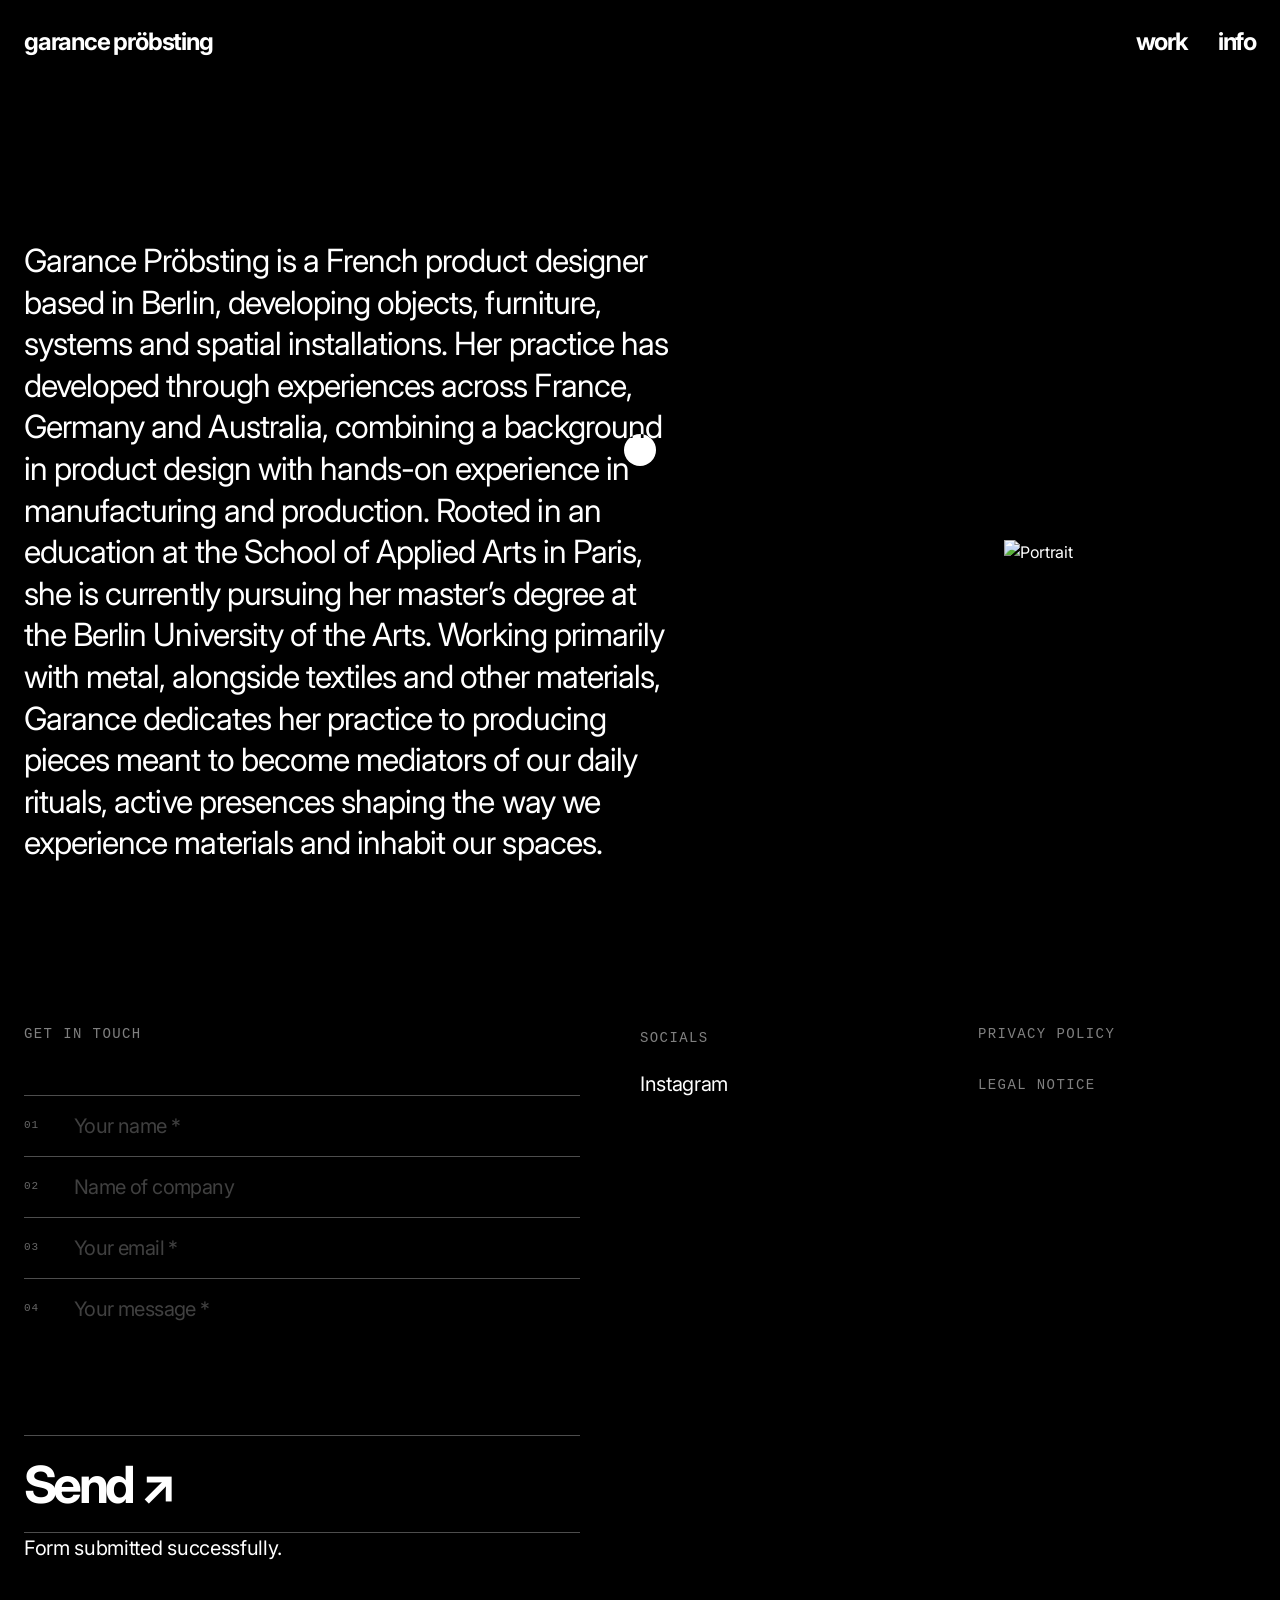
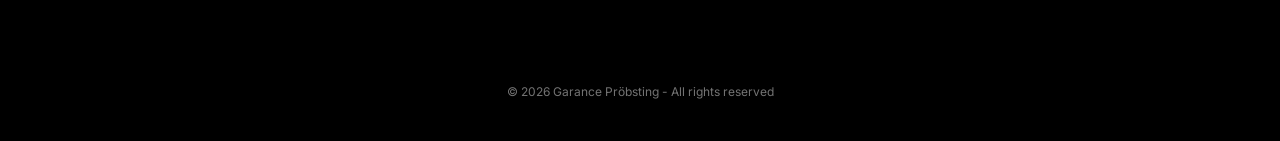
==== info.html @ 4c3d7f9a "Update info.html" ====
<!doctype html>
<html lang="fr">

<head>
  <meta charset="utf-8" />
  <meta name="viewport" content="width=device-width, initial-scale=1" />

  <title>Garance Pröbsting — Info</title>

  <meta
    name="description"
    content="Garance Pröbsting is a French product designer based in Berlin."
  />

  <link rel="preconnect" href="https://fonts.googleapis.com" />
  <link rel="preconnect" href="https://fonts.gstatic.com" crossorigin />

  <link
    rel="stylesheet"
    href="https://fonts.googleapis.com/css2?family=Inter:wght@400;500;700;900&display=swap"
  />

  <link rel="stylesheet" href="styles.css" />
</head>


<body class="info-page">

  <!-- Curseur -->
  <div class="cursor" id="cursor" aria-hidden="true"></div>


  <!-- Header -->
  <header class="site-header">

    <a href="index.html" class="logo">
      garance pröbsting
    </a>

    <nav class="site-nav">
      <a href="index.html#work">Work</a>
      <a href="info.html">Info</a>
    </nav>

  </header>


  <main class="info-content">

    <!-- INTRO -->
    <section class="info-intro">

      <div class="info-layout">

        <div class="info-text">
          <p>
            Garance Pröbsting is a French product designer based in Berlin, developing objects, furniture, systems and spatial installations. Her practice has developed through experiences across France, Germany and Australia, combining a background in product design with hands-on experience in manufacturing and production. Rooted in an education at the School of Applied Arts in Paris, she is currently pursuing her master’s degree at the Berlin University of the Arts. 

Working primarily with metal, alongside textiles and other materials, Garance dedicates her practice to producing pieces meant to become mediators of our daily rituals, active presences shaping the way we experience materials and inhabit our spaces. 

          </p>
        </div>

        <img
          src="images/portrait.png"
          alt="Portrait"
          class="portrait"
        >

      </div>

    </section>


    <!-- CONTACT / SOCIALS / LEGAL -->
    <section class="info-details">


      <!-- COLUMN 1 — CONTACT -->
      <div class="contact-form">

        <span class="meta">Get in touch</span>

        <form
          action="https://api.web3forms.com/submit"
          method="POST"
        >

          <input
            type="hidden"
            name="access_key"
            value="515fdab9-aaa5-4c83-a953-8181f0a8591f"
          >

          <input
            type="hidden"
            name="subject"
            value="New message from garanceprobsting.com"
          >

          <div class="form-field">

           <label for="name">01</label>
  <input
    type="text"
    id="name"
    name="name"
    placeholder="Your name *"
    required
  >
</div>

<div class="form-field">
  <label for="company">02</label>
  <input
    type="text"
    id="company"
    name="company"
    placeholder="Name of company"
  >
</div>

<div class="form-field">
  <label for="email">03</label>
  <input
    type="email"
    id="email"
    name="email"
    placeholder="Your email *"
    required
  >
</div>

<div class="form-field">
  <label for="message">04</label>
  <textarea
    id="message"
    name="message"
    placeholder="Your message *"
    required
  ></textarea>
</div>


          <button type="submit">
            Send ↗
          </button>

        </form>
<p class="form-success" id="form-success">
  Form submitted successfully.
</p>
      </div>


      <!-- COLUMN 2 — SOCIALS -->
      <div class="info-socials">

        <span class="meta">Socials</span>

        <p>
          <a
            href="https://www.instagram.com/garanceprobsting"
            target="_blank"
            rel="noopener"
          >
            Instagram
          </a>
        </p>

      </div>


      <!-- COLUMN 3 — LEGAL -->
      <div class="info-legal">

        <a
          href="privacypolicy.html"
          class="meta"
        >
          Privacy Policy
        </a>

        <a
          href="impressum.html"
          class="meta"
        >
          Legal Notice
        </a>

      </div>


    </section>

  </main>


  <!-- COPYRIGHT -->
  <div class="copyright">
    © 2026 Garance Pröbsting - All rights reserved
  </div>


  <script src="script.js"></script>

</body>
</html>
---- styles.css ----
/* ==========================================================================
   Garance Pröbsting — Bold Editorial Studio Style
   Palette : #FFFFFF / #000000 / #525252 / #0A0A0A
   ========================================================================== */

:root {
  --white: #ffffff;
  --black: #000000;
  --meta: #525252;
  --meta-light: #737373;
  --line: rgba(0, 0, 0, 0.1);
  --footer-bg: #0a0a0a;
  --ease: cubic-bezier(0.16, 1, 0.3, 1);
}

*,
*::before,
*::after {
  box-sizing: border-box;
  margin: 0;
  padding: 0;
}

html {
  scroll-behavior: smooth;
}

body {
  background: var(--white);
  color: var(--black);
  font-family: "Inter", -apple-system, BlinkMacSystemFont, sans-serif;
  font-weight: 400;
  letter-spacing: -0.02em;
  line-height: 1.5;
  -webkit-font-smoothing: antialiased;
  overflow-x: hidden;
}

@media (pointer: fine) {
  body,
  a,
  button {
    cursor: none;
  }
}

img {
  display: block;
  max-width: 100%;
}

a {
  color: inherit;
  text-decoration: none;
}

/* --------------------------------------------------------------- Helpers */

.display {
  font-weight: 700;
  letter-spacing: -0.05em;
  line-height: 0.9;
}

.meta {
  font-family: ui-monospace, "SFMono-Regular", Menlo, monospace;
  font-size: 14px;
  text-transform: uppercase;
  letter-spacing: 0.1em;
}

.reveal {
  display: block;
  overflow: hidden;
}

.reveal > span {
  display: inline-block;
  transform: translateY(110%);
  animation: reveal-up 1s var(--ease) forwards;
}

@keyframes reveal-up {
  to {
    transform: translateY(0);
  }
}

/* -------------------------------------------------------- Custom cursor */
.cursor {
  position: fixed;
  top: 0;
  left: 0;

  width: 32px;
  height: 32px;

  background: #ff0000;
  border-radius: 50%;

  mix-blend-mode: multiply;

  pointer-events: none;
  z-index: 9999;

  will-change: transform;

  transition: transform 400ms cubic-bezier(0.16, 1, 0.3, 1);
}

.cursor.is-hover {
  transform: scale(2.5);

}
@media (pointer: coarse) {
  .cursor {
    display: none;
  }
}

/* -------------------------------------------------------------- Header */

.site-header {
  position: fixed;
  inset: 0 0 auto 0;
  z-index: 100;
  display: flex;
  align-items: center;
  justify-content: space-between;
  padding: 24px;
  mix-blend-mode: difference;
  color: var(--white);
}

.logo {
  font-size: 24px;
  font-weight: 700;
  letter-spacing: -0.05em;
  text-transform: lowercase;
}

.menu-toggle {
  display: flex;
  align-items: center;
  gap: 12px;
  border: 0;
  background: none;
  color: inherit;
  font: inherit;
}

.menu-toggle svg {
  transition: transform 500ms var(--ease);
}

.menu-toggle:hover svg {
  transform: rotate(90deg);
}

/* ---------------------------------------------------------------- Hero */

.hero {
  width: 100%;
  min-height: 80vh;

  display: flex;
  flex-direction: column;
  align-items: center;
  justify-content: center;
  position: relative;
  min-height: 100vh;
  overflow: hidden;
  text-align: center;
  padding: 128px 24px 0;
}

.logo-bouncer {
  position: absolute;
  width: 250px;
  left: 0;
  top: 0;

}

.hero h1 {
  font-size: 12vw;
}

.hero-word {
  display: flex;
  justify-content: center;
}

.hero-word > span {
  overflow: hidden;
  padding-bottom: 0.2em;
  margin-bottom: -0.2em;
}

.hero-word > span > span {
  display: inline-block;
  transform: translateY(110%);
  animation: reveal-up 1s var(--ease) forwards;
}

.hero-sub {
  margin-top: 32px;
  max-width: 36rem;
  font-size: 24px;
  color: var(--meta);
}

.hero-meta {
  margin-top: 40px;
  color: var(--meta);
}

/* ------------------------------------------------------------- Marquee */

.marquee {
  overflow: hidden;
  padding: 0;
  scroll-margin-top: 80px;
}

.marquee-track {
  display: flex;
  gap: 0;
  width: max-content;
  padding-right: 0;
  animation: marquee 30s linear infinite;
}


@keyframes marquee {
  from {
    transform: translate3d(0, 0, 0);
  }
  to {
    transform: translate3d(-50%, 0, 0);
  }
}

.marquee-card {
  flex: 0 0 auto;
  width: 320px;
  aspect-ratio: 5 / 7;
  overflow: hidden;
}
.marquee-card img {
  width: 100%;
  height: 100%;
  object-fit: cover;
  transition: transform 700ms var(--ease);
}

.marquee-card:hover img {
  transform: scale(1.03);
}
.radius-a,
.radius-b,
.radius-c {
  border-radius: 0;
}

/* ----------------------------------------------------------- Statement */

.statement {
  padding: 128px 24px;
}

.statement p {
  max-width: 48rem;
  margin: 0 auto;
  text-align: center;
  font-size: 36px;
  line-height: 1.4;
  letter-spacing: -0.03em;
}

/* ---------------------------------------------------------------- Work */

.work {
  padding: 0 24px 128px;
}

.work-grid {
  max-width: 80rem;
  margin: 0 auto;
  display: grid;
  grid-template-columns: repeat(2, minmax(0, 1fr));
  column-gap: 24px;
  row-gap: 80px;
}

.project-media {
  position: relative;
  aspect-ratio: 4 / 3;
  overflow: hidden;
  border-radius: 6px;
}

.project-media img {
  width: 100%;
  height: 100%;
  object-fit: cover;
  filter: grayscale(100%);
  transition:
    filter 700ms var(--ease),
    transform 700ms var(--ease);
}

.project:hover .project-media img {
  filter: grayscale(0%);
  transform: scale(1.05);
}

.project-overlay {
  position: absolute;
  inset: 0;
  background: rgba(0, 0, 0, 0);
  transition: background 700ms var(--ease);
}

.project:hover .project-overlay {
  background: rgba(0, 0, 0, 0.1);
}

.project-arrow {
  position: absolute;
  top: 24px;
  right: 24px;
  color: var(--white);
  opacity: 0;
  transition: opacity 700ms var(--ease);
}

.project:hover .project-arrow {
  opacity: 1;
}

.project-info {
  display: flex;
  align-items: baseline;
  justify-content: space-between;
  gap: 16px;
  margin-top: 24px;
  padding-top: 20px;
  border-top: 1px solid var(--line);
}

.project-info h3 {
  font-size: 24px;
  font-weight: 700;
  letter-spacing: -0.05em;
}

.project-tags {
  display: flex;
  gap: 24px;
  color: var(--meta);
}

/* ------------------------------------------------------------- Responsive */

@media (max-width: 768px) {
  .marquee-card {
    width: 240px;
  }
  .statement p {
    font-size: 24px;
  }
  .work-grid {
    grid-template-columns: minmax(0, 1fr);
  }
  .footer-grid {
    grid-template-columns: minmax(0, 1fr);
  }
  .footer-brand {
    grid-column: span 1;
  }
  .footer-brand p.name {
    font-size: 48px;
  }
  .footer-bottom {
    flex-direction: column;
  }
}
@media (prefers-reduced-motion: reduce) {
  *,
  *::before,
  *::after {
    animation-duration: 0.01ms !important;
    animation-iteration-count: 1 !important;
    transition-duration: 0.01ms !important;
  }

  .hero-word > span > span,
  .reveal > span {
    transform: none;
  }
}


/* Navigation */
.site-nav {
  display: flex;
  align-items: center;
  gap: 30px;
}

.site-nav a {
  font-size: 24px;
  font-weight: 700;
  letter-spacing: -0.05em;
  text-transform: lowercase;
  transition: opacity 300ms var(--ease);
}

.site-nav a:hover {
  opacity: 0.5;
}

.copyright {
  width: 100%;
  text-align: center;

  margin-top: 150px;
  padding-bottom: 60px;

  font-size: 12px;
  font-weight: 400;
  letter-spacing: 0;

  color: rgba(0, 0, 0, 0.35);
}


/* ------------------------------------------------ Info Page */

.info-page {
  background: rgb(0, 0, 0);
  color: white;
  min-height: 100vh;
}


.info-page .site-header {
  color: white;
}


.info-content {
  min-height: 100vh;
  padding: 180px 24px 120px;
}


.info-intro {
  max-width: 900px;
}


.info-intro h1 {
  font-size: clamp(60px, 10vw, 160px);
  font-weight: 700;
  letter-spacing: -0.06em;
  line-height: 0.9;
}


.info-intro p {
  margin-top: 60px;
  max-width: 650px;
  font-size: 32px;
  line-height: 1.3;
  letter-spacing: -0.03em;
}


.info-details {
  margin-top: 160px;
  display: grid;
  grid-template-columns: repeat(3, 1fr);
  gap: 40px;
}


.info-details .meta {
  opacity: 0.5;
  margin-bottom: 20px;
}


.info-details p {
  font-size: 20px;
}


.info-page .copyright {
  color: rgba(255,255,255,0.45);
  margin-top: 0;
  padding-bottom: 40px;
}

@media (max-width:768px){

  .info-details {
    grid-template-columns: 1fr;
  }

  .info-intro p {
    font-size: 24px;
  }

}


/* Curseur page info */
.info-page .cursor {
  background: white;
  mix-blend-mode: difference;
}
.info-layout{
    display:grid;
    grid-template-columns:50% 50%;
    align-items:center;
    width:200%;
}
.portrait{
    width:250px;
 transform: translate(80px, 30px);
    justify-self:left;
}
.info-text{
    max-width:800px;
}

/* ------------------------------------------------ Legal Page */

.legal-page-body {
  background: #000;
  color: #fff;
}

.legal-page {
  min-height: 100vh;
  padding: 180px 24px 100px;
  display: flex;
  justify-content: center;
  align-items: flex-start;

}

.legal-page p {
  font-family: "Inter", sans-serif;
  font-size: 12px;
  font-weight: 400;
  color: rgba(255,255,255,0.5);
  letter-spacing: 0;
}
.legal-page-body .copyright {
  color: rgba(255,255,255,0.45);
}.legal-page-body {
  background: #000;
  color: #fff;
}

.legal-page-body .cursor {
  background: #ff0000;
  mix-blend-mode: difference;
}
.legal-content {
  max-width: 700px;
  text-align: left;
}

.legal-content p {
  margin-bottom: 60px;
  font-size: 12px;
  line-height: 1.6;
  color: rgba(255,255,255,0.6);
}

.legal-content strong {
  color: white;
  font-weight: 500;
}.legal-page {
  justify-content: center;
}
/* Curseur pages légales */
.legal-page-body .cursor {
  background: white;
  mix-blend-mode: difference;
}
/* ------------------------------------------------ Project */
.project-page {
    padding: 0 24px 120px;
}

.project-page {
    height: 100vh;
    overflow: hidden;

}

.project-layout{
    display:grid;
    grid-template-columns:50% 55%;
    height:100vh;
    gap:0;
}


/* Zone texte */
.project-text{
    height:100vh;
    overflow-y:auto;

    padding:120px 80px 120px 24px;
}


.project-text h1{
    font-size:clamp(72px, 8vw, 140px);
    font-weight:700;
    letter-spacing:-0.06em;
    line-height:0.9;
    margin-bottom:24px;
}


.project-meta{
    font-size:14px;
    font-weight:500;
    letter-spacing:0.08em;
    text-transform:uppercase;
    color:rgba(0,0,0,.4);
    margin-bottom:56px;
}


.project-text p:last-child{
    font-size:32px;
    line-height:1.3;
    letter-spacing:-0.03em;
}


/* Zone images */
.project-gallery{
    height:100vh;
    overflow-y:auto;

    display:flex;
    flex-direction:column;
    gap:0;
}


.project-gallery img{
    width:100%;
    display:block;
}
.project-text,
.project-gallery {
    scrollbar-width: none; /* Firefox */
    -ms-overflow-style: none; /* Internet Explorer / Edge ancien */
}

.project-text::-webkit-scrollbar,
.project-gallery::-webkit-scrollbar {
    display: none; /* Chrome, Safari */
}
/* ================================================================
   CONTACT / INFO DETAILS
   ================================================================= */

.info-details {
  margin-top: 160px;

  display: grid;
  grid-template-columns: 2fr 1fr 1fr;

  gap: 60px;
  align-items: start;
}


/* ================================================================
   CONTACT — LEFT COLUMN
   ================================================================= */

.contact-form {
  width: 100%;
  max-width: none;
  margin-top: 0;
}


/* Get in touch */

.contact-form > .meta {
  display: block;
  opacity: 0.5;
}


/* Form */

.contact-form form {
  margin-top: 50px;
  width: 100%;
}


/* Individual fields */

.form-field {
  position: relative;

  display: grid;
  grid-template-columns: 50px 1fr;

  padding: 18px 0;

  border-top: 1px solid rgba(255,255,255,0.3);
}

.form-field:last-of-type {
  border-bottom: 1px solid rgba(255,255,255,0.3);
}


/* Numbers */

.form-field label {
  padding-top: 6px;

  font-family: ui-monospace, "SFMono-Regular", Menlo, monospace;
  font-size: 11px;
  line-height: 1;

  letter-spacing: 0.08em;

  color: rgba(255,255,255,0.4);
}


/* Inputs */

.form-field input,
.form-field textarea {
  width: 100%;

  border: 0;
  outline: 0;

  padding: 0;

  background: transparent;
  color: white;

  font-family: "Inter", sans-serif;
  font-size: 20px;
  font-weight: 400;

  letter-spacing: -0.03em;
  line-height: 1.2;
}

.form-field textarea {
  min-height: 120px;
  resize: none;
}


/* Placeholder */

.form-field input::placeholder,
.form-field textarea::placeholder {
  color: rgba(255,255,255,0.25);
  opacity: 1;
}


/* Focus */

.form-field::after {
  content: "";

  position: absolute;
  left: 0;
  bottom: -1px;

  width: 0;
  height: 2px;

  background: white;

  transition: width 500ms var(--ease);
}

.form-field:focus-within::after {
  width: 100%;
}


/* Send button */

.contact-form button {
  display: flex;
  align-items: center;
  justify-content: space-between;

  width: 100%;

  margin-top: 0;
  padding: 25px 0;

  border: 0;
  border-bottom: 1px solid rgba(255,255,255,0.3);

  background: transparent;
  color: white;

  font-family: "Inter", sans-serif;
  font-size: clamp(36px, 4vw, 64px);
  font-weight: 700;

  letter-spacing: -0.07em;
  line-height: 0.9;

  text-align: left;

  cursor: pointer;

  transition:
    color 300ms var(--ease),
    padding-left 500ms var(--ease);

}

.contact-form button:hover {
  color: #ff0000;
  padding-left: 15px;
}




/* ================================================================
   SOCIALS — MIDDLE COLUMN
   ================================================================= */

.info-socials {
  margin-top: 0;
}

.info-socials p {
  margin-top: 20px;
  font-size: 20px;
}


/* ================================================================
   LEGAL — RIGHT COLUMN
   ================================================================= */

.info-legal {
  display: flex;
  flex-direction: column;
  gap: 10px;

  margin-top: 0;
}


/* Shared */

.info-details .meta {
  opacity: 0.5;
}

.info-details a {
  transition: opacity 300ms var(--ease);
}

.info-details a:hover {
  opacity: 0.5;
}

@media (max-width: 768px) {

  .project-page{
    padding: 1rem;
  }

  .project-layout{
    display:flex;
    flex-direction:column;
    gap:2rem;
  }

  .project-text{
    position:static;
    width:100%;
    max-width:none;
  }

  .project-text-inner{
    width:100%;
    max-width:none;
  }

  .project-text h1{
    font-size:1.8rem;
    margin-bottom:.5rem;
  }

  .project-meta{
    font-size:.75rem;
    margin-bottom:1rem;
  }

  .project-text p{
    font-size:.9rem;
    line-height:1.5;
  }

  .project-gallery{
    width:100%;
    max-width:none;
  }

  .project-gallery img{
    width:100%;
    height:auto;
    display:block;
    margin-bottom:1rem;
  }
.info-details {
  grid-template-columns: 1fr;
  gap: 70px;
}
}
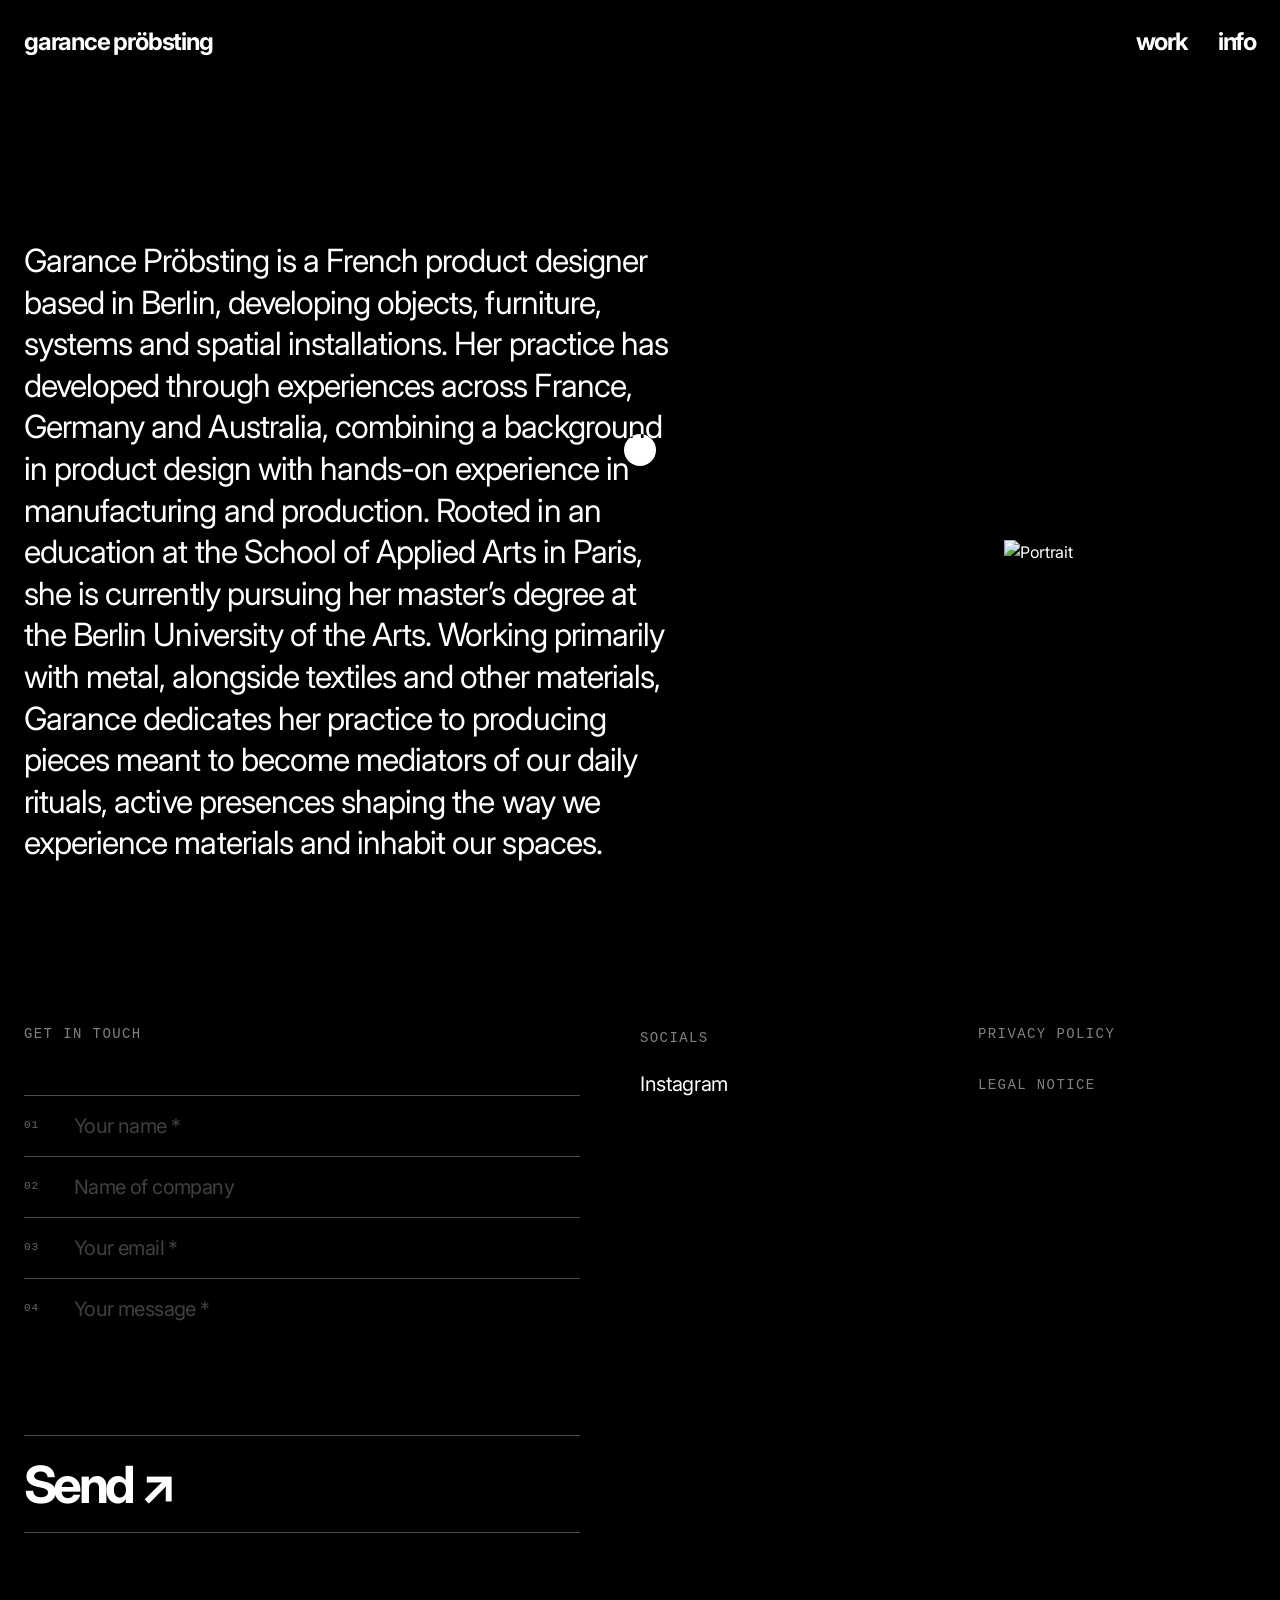
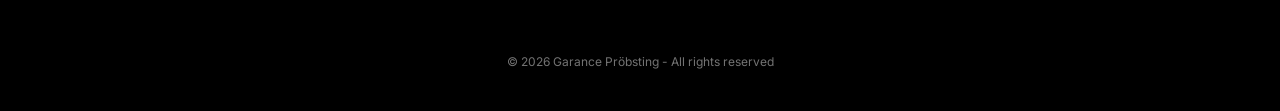
==== commit bb6a4731: "Update info.html" ====
--- a/info.html
+++ b/info.html
@@ -81,9 +81,10 @@
 
         <span class="meta">Get in touch</span>
 
-        <form
-          action="https://api.web3forms.com/submit"
-          method="POST"
+      <form
+  id="contact-form"
+  action="https://api.web3forms.com/submit"
+  method="POST"
         >
 
           <input
--- a/styles.css
+++ b/styles.css
@@ -890,6 +890,20 @@
   opacity: 0.5;
 }
 
+.form-success {
+  display: none;
+  margin-top: 25px;
+
+  font-family: "Inter", sans-serif;
+  font-size: 20px;
+  letter-spacing: -0.03em;
+
+  color: white;
+}
+
+.form-success.visible {
+  display: block;
+}
 @media (max-width: 768px) {
 
   .project-page{
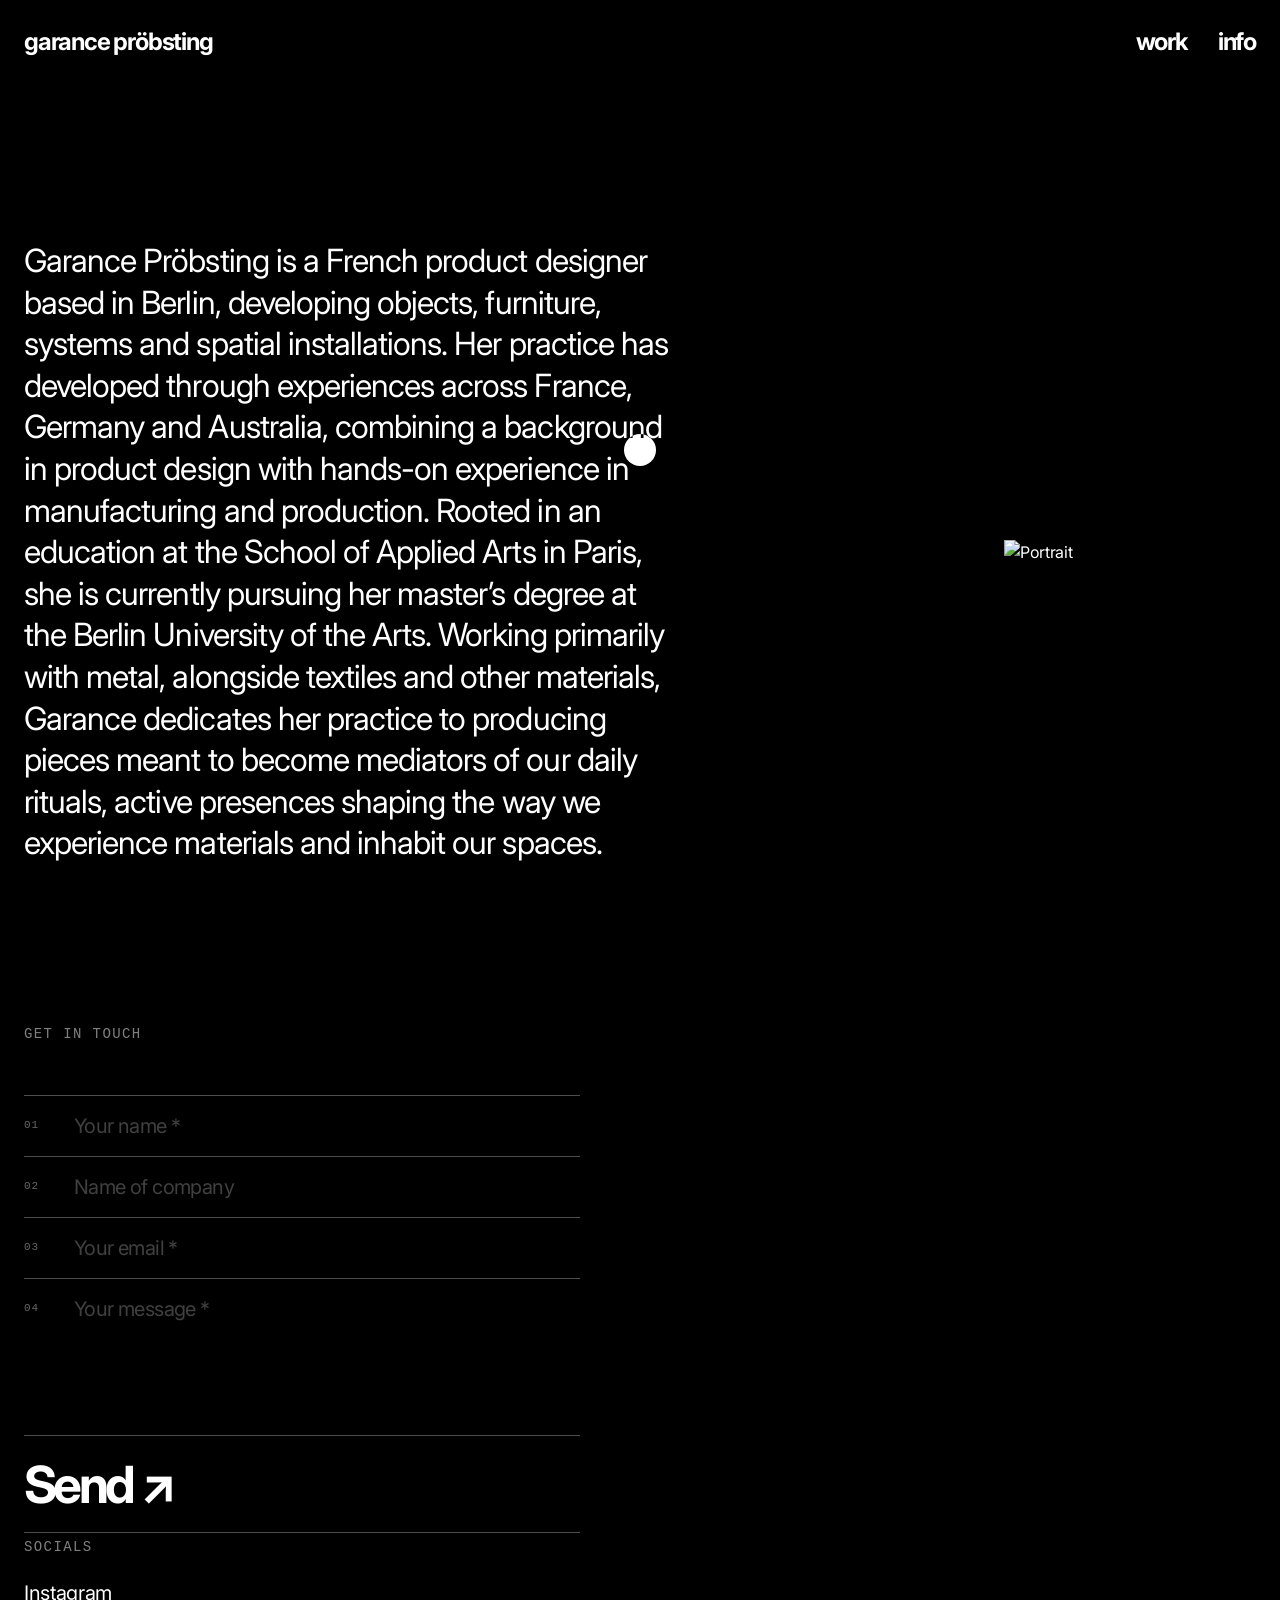
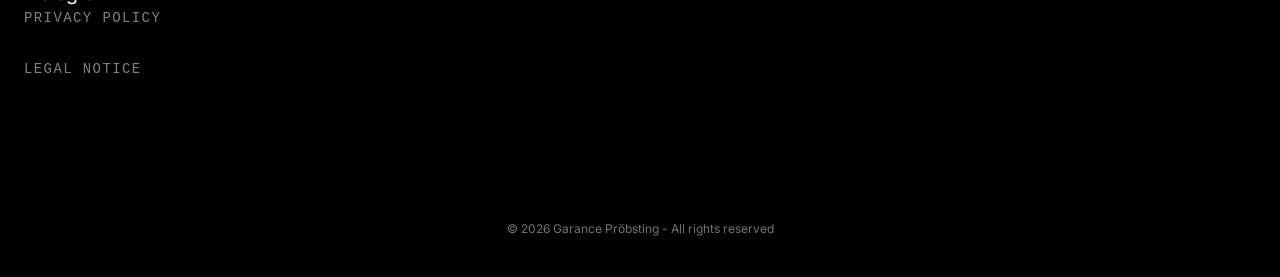
==== commit 8a42dd1b: "Update info.html" ====
--- a/info.html
+++ b/info.html
@@ -148,9 +148,14 @@
           </button>
 
         </form>
-<p class="form-success" id="form-success">
-  Form submitted successfully.
-</p>
+<div class="form-success" id="form-success">
+  <span class="success-text">Form submitted successfully.</span>
+  <span class="success-check" aria-hidden="true">
+    <svg viewBox="0 0 32 32">
+      <path d="M7 16.5 L13.5 23 L25 9" />
+    </svg>
+  </span>
+
       </div>
 
 
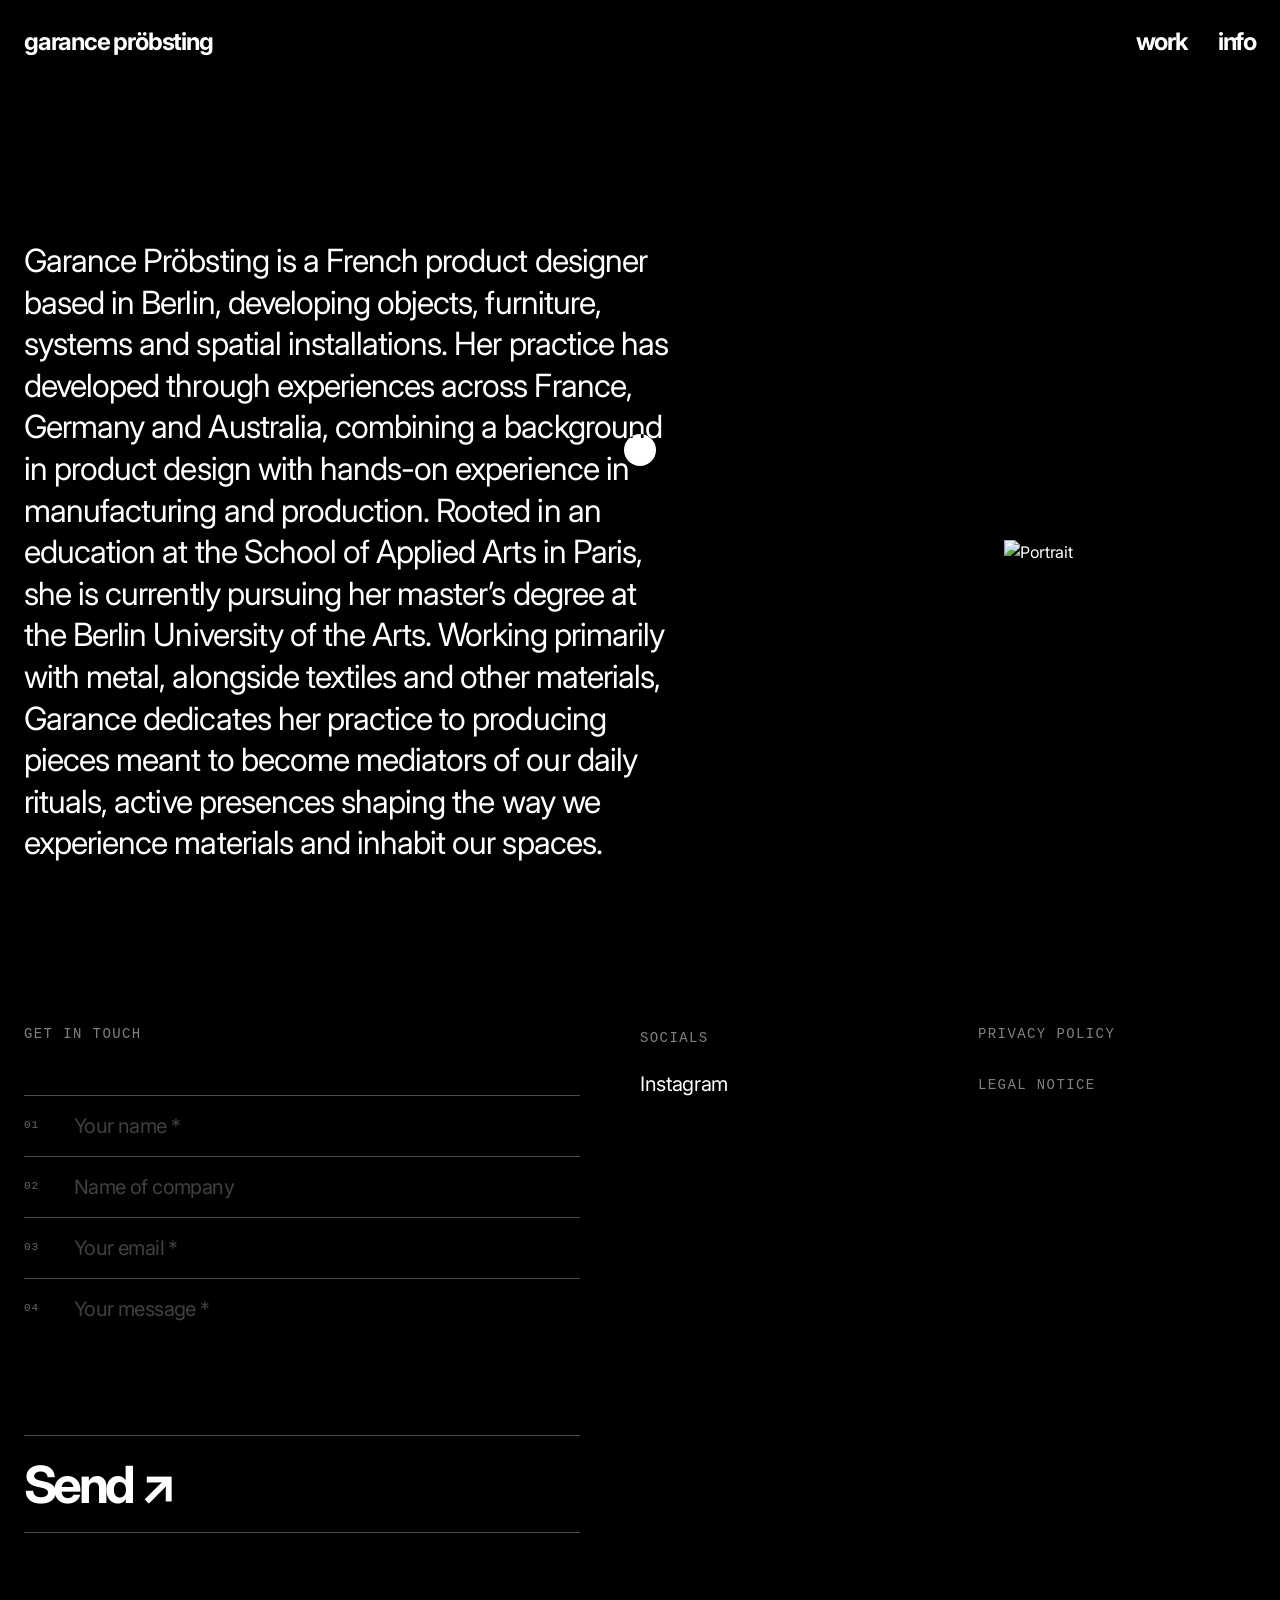
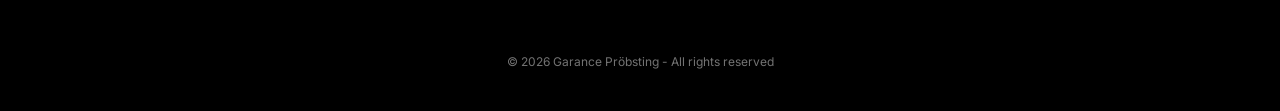
==== commit 161e81b7: "Update info.html" ====
--- a/info.html
+++ b/info.html
@@ -148,14 +148,9 @@
           </button>
 
         </form>
-<div class="form-success" id="form-success">
-  <span class="success-text">Form submitted successfully.</span>
-  <span class="success-check" aria-hidden="true">
-    <svg viewBox="0 0 32 32">
-      <path d="M7 16.5 L13.5 23 L25 9" />
-    </svg>
-  </span>
-
+<p class="form-success" id="form-success">
+  Form submitted successfully.
+</p>
       </div>
 
 
--- a/styles.css
+++ b/styles.css
@@ -904,6 +904,7 @@
 .form-success.visible {
   display: block;
 }
+
 @media (max-width: 768px) {
 
   .project-page{
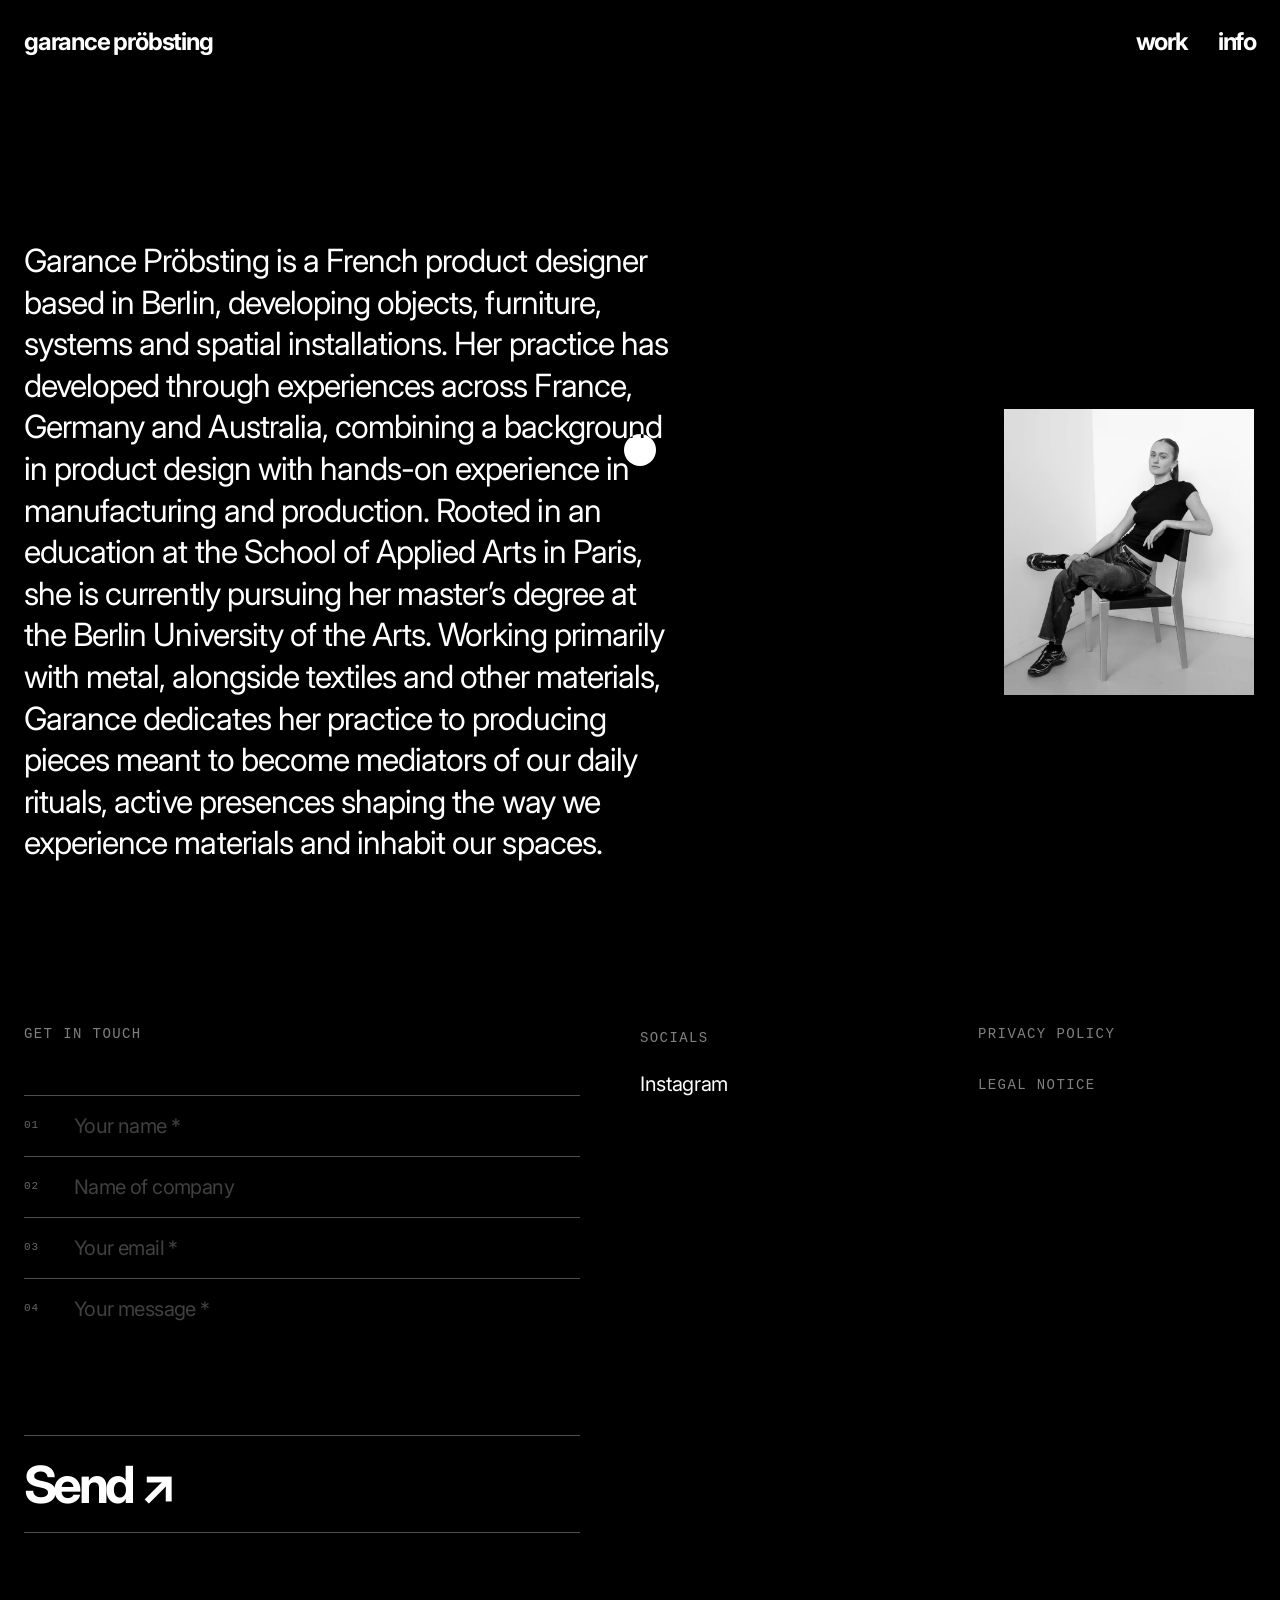
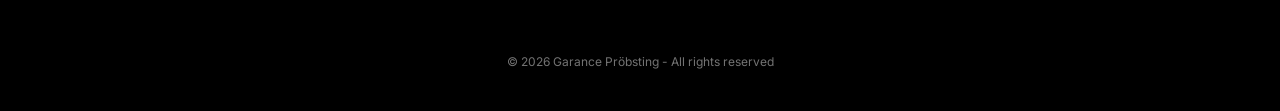
==== commit 5d56a2e3: "Update info.html" ====
--- a/info.html
+++ b/info.html
@@ -62,7 +62,7 @@
         </div>
 
         <img
-          src="images/portrait.png"
+          src="Images/portrait.webp"
           alt="Portrait"
           class="portrait"
         >
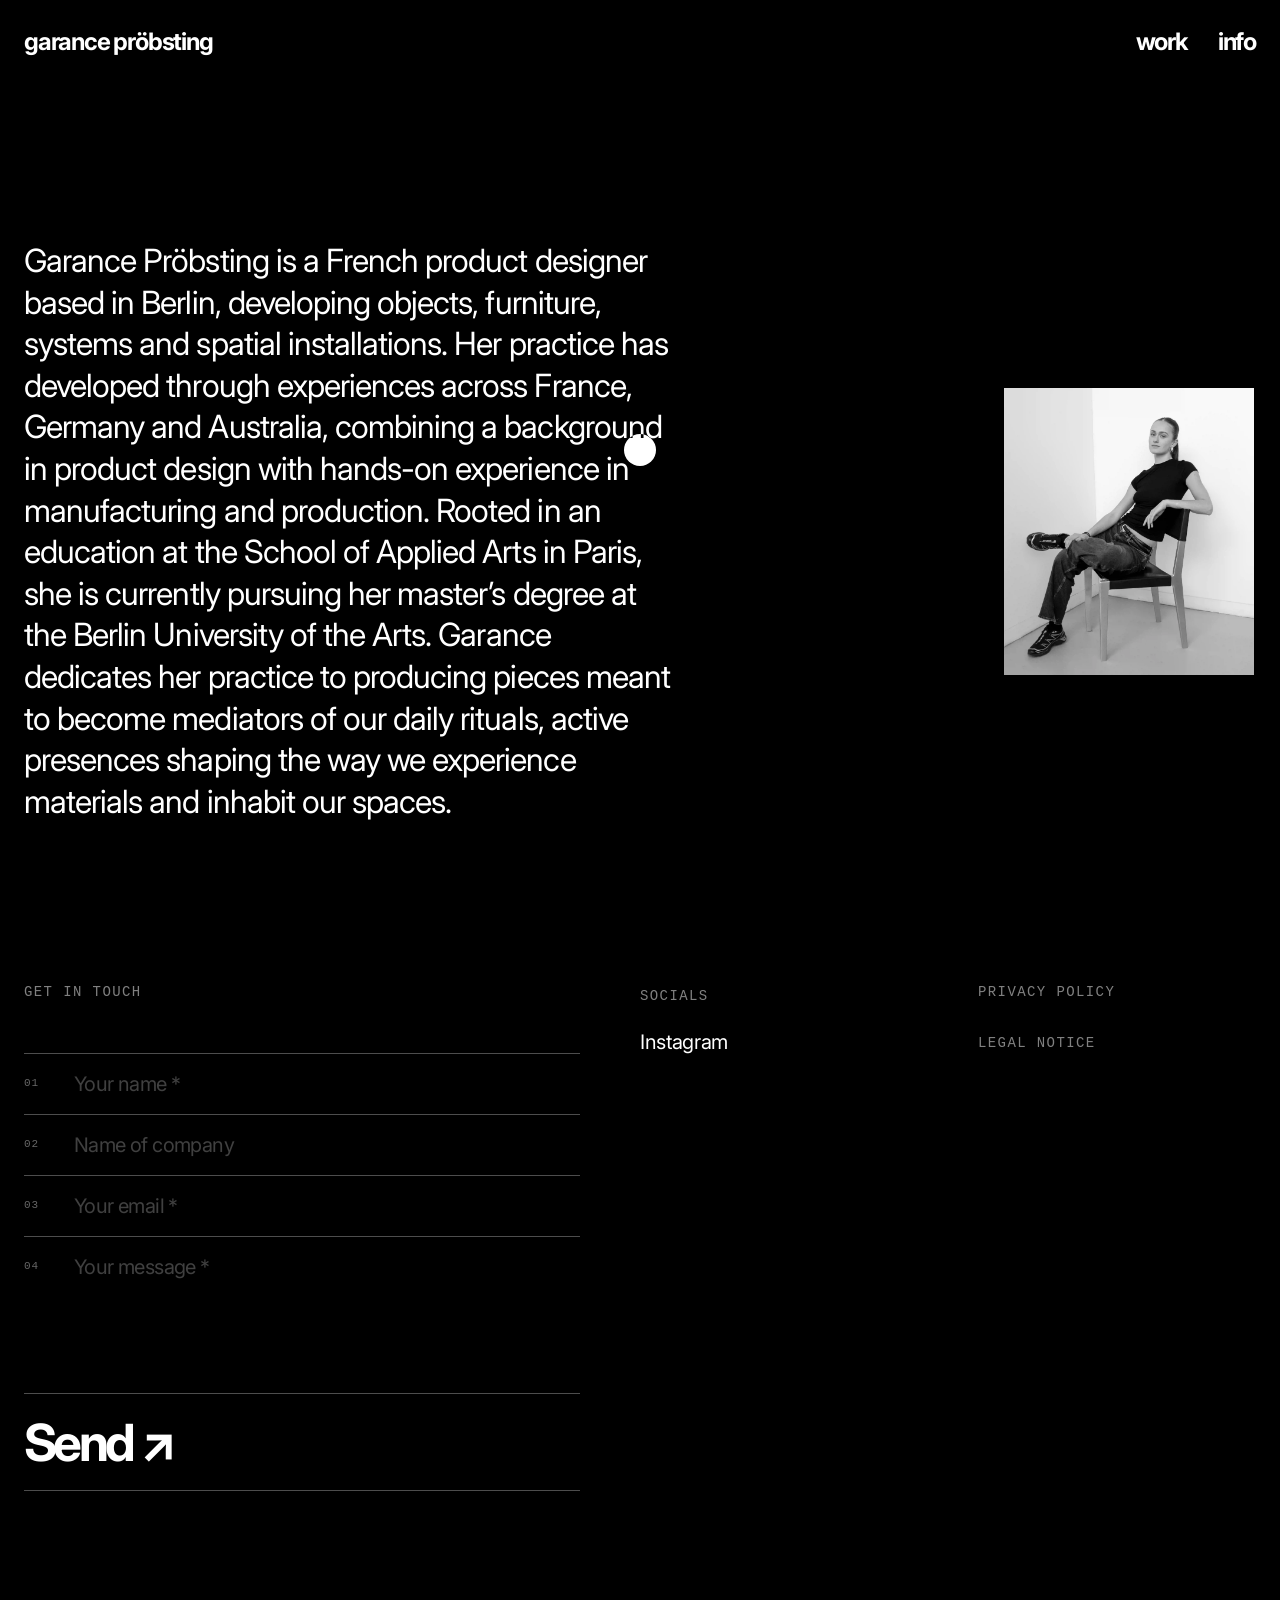
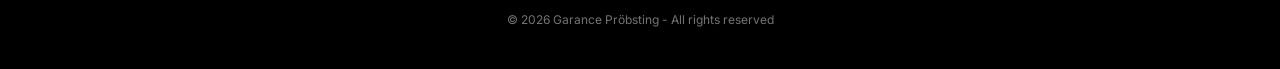
==== commit 2b0fbb82: "Update info.html" ====
--- a/info.html
+++ b/info.html
@@ -56,7 +56,7 @@
           <p>
             Garance Pröbsting is a French product designer based in Berlin, developing objects, furniture, systems and spatial installations. Her practice has developed through experiences across France, Germany and Australia, combining a background in product design with hands-on experience in manufacturing and production. Rooted in an education at the School of Applied Arts in Paris, she is currently pursuing her master’s degree at the Berlin University of the Arts. 
 
-Working primarily with metal, alongside textiles and other materials, Garance dedicates her practice to producing pieces meant to become mediators of our daily rituals, active presences shaping the way we experience materials and inhabit our spaces. 
+            Garance dedicates her practice to producing pieces meant to become mediators of our daily rituals, active presences shaping the way we experience materials and inhabit our spaces. 
 
           </p>
         </div>
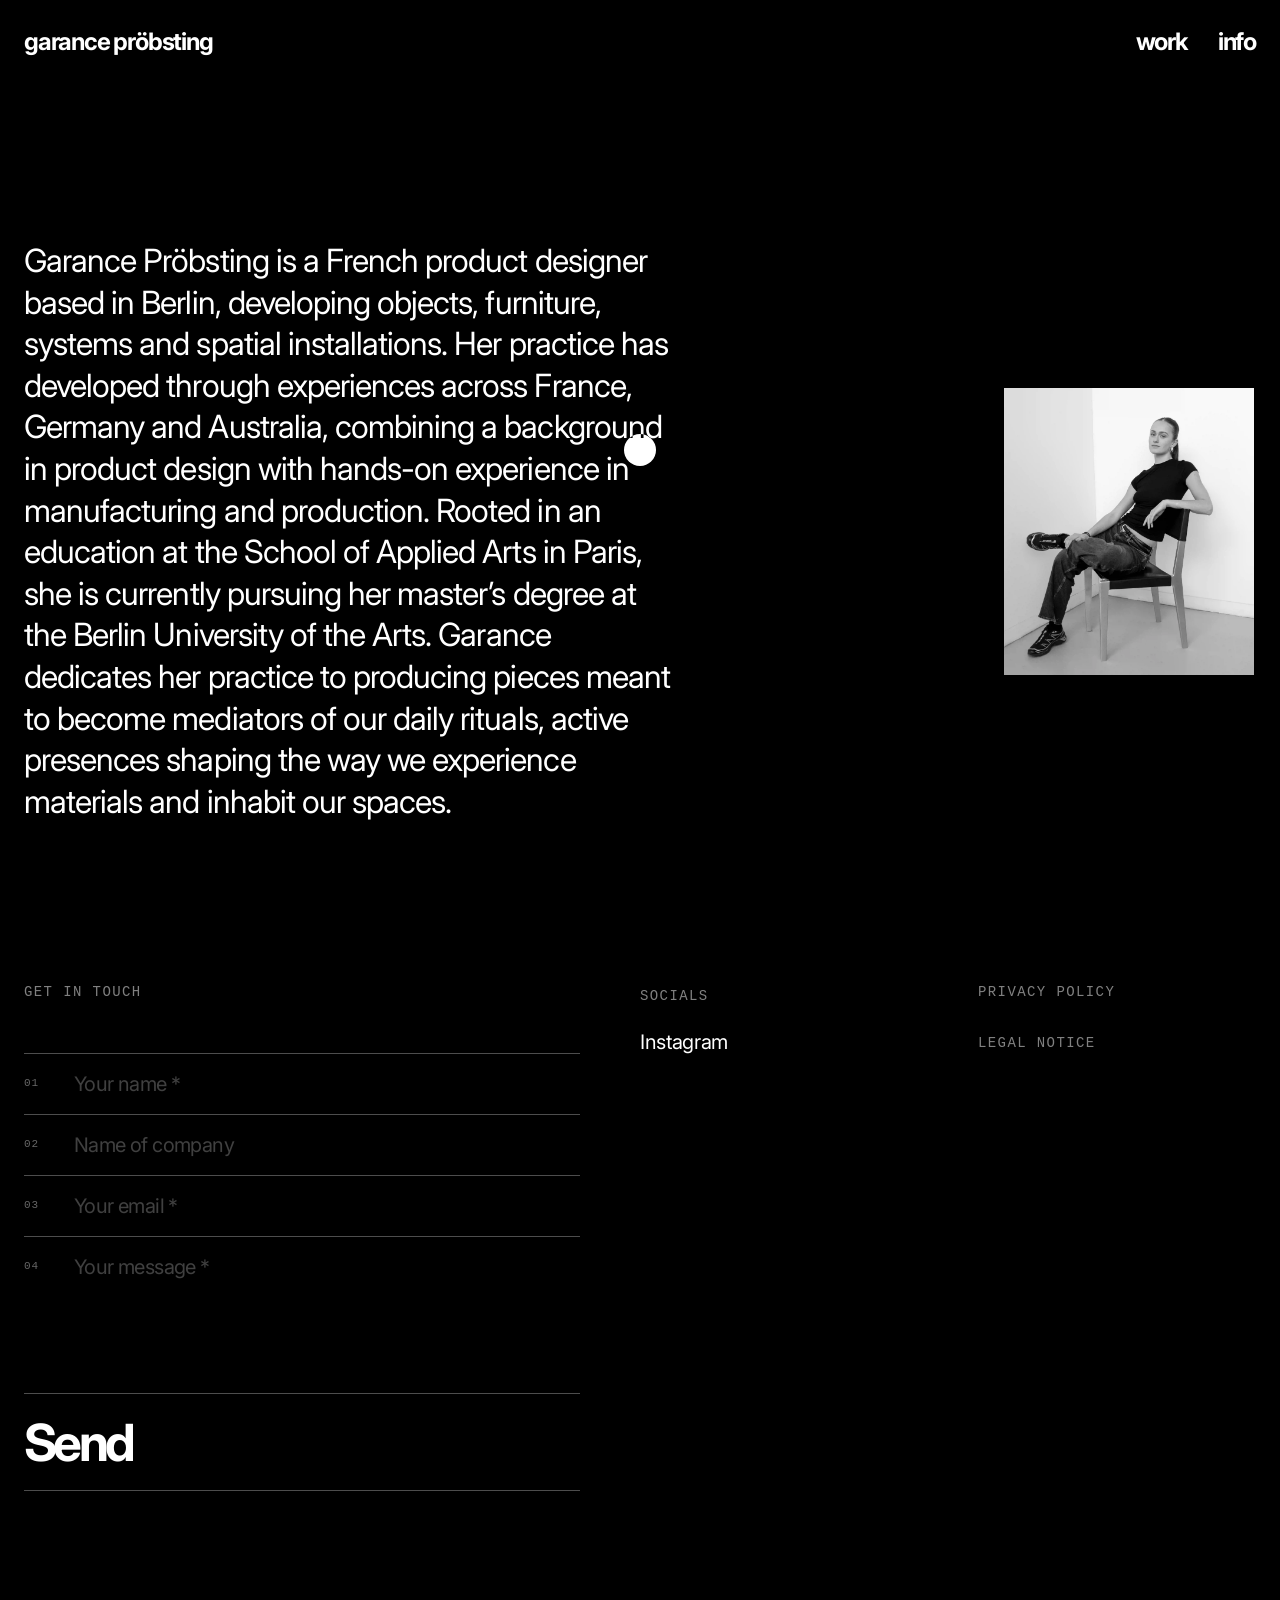
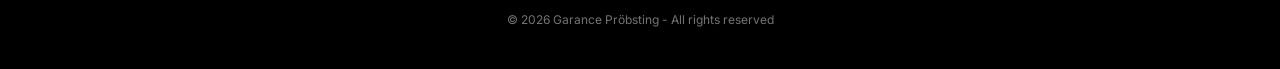
==== commit 64cff156: "Update info.html" ====
--- a/info.html
+++ b/info.html
@@ -144,7 +144,7 @@
 
 
           <button type="submit">
-            Send ↗
+            Send 
           </button>
 
         </form>
--- a/styles.css
+++ b/styles.css
@@ -368,7 +368,7 @@
     width: 240px;
   }
   .statement p {
-    font-size: 24px;
+    font-size: 20px;
   }
   .work-grid {
     grid-template-columns: minmax(0, 1fr);
@@ -510,7 +510,7 @@
   }
 
   .info-intro p {
-    font-size: 24px;
+    font-size: 20px;
   }
 
 }
@@ -904,58 +904,126 @@
 .form-success.visible {
   display: block;
 }
-
 @media (max-width: 768px) {
 
-  .project-page{
-    padding: 1rem;
-  }
-
-  .project-layout{
-    display:flex;
-    flex-direction:column;
-    gap:2rem;
-  }
-
-  .project-text{
-    position:static;
-    width:100%;
-    max-width:none;
-  }
-
-  .project-text-inner{
-    width:100%;
-    max-width:none;
-  }
-
-  .project-text h1{
-    font-size:1.8rem;
-    margin-bottom:.5rem;
-  }
-
-  .project-meta{
-    font-size:.75rem;
-    margin-bottom:1rem;
-  }
-
-  .project-text p{
-    font-size:.9rem;
-    line-height:1.5;
-  }
-
-  .project-gallery{
-    width:100%;
-    max-width:none;
-  }
-
-  .project-gallery img{
-    width:100%;
-    height:auto;
-    display:block;
-    margin-bottom:1rem;
-  }
-.info-details {
-  grid-template-columns: 1fr;
-  gap: 70px;
-}
-}
+  .project-page {
+    height: auto;
+    min-height: 100vh;
+    overflow: visible;
+    padding: 90px 16px 60px;
+  }
+
+  .project-layout {
+    display: flex;
+    flex-direction: column;
+    width: 100%;
+    height: auto;
+    gap: 40px;
+  }
+
+  .project-text {
+    width: 100%;
+    height: auto;
+    overflow: visible;
+    padding: 0;
+  }
+
+  .project-text-inner {
+    width: 100%;
+    max-width: none;
+  }
+
+  .project-text h1 {
+    font-size: 1.8rem;
+    line-height: 0.95;
+    margin-bottom: 8px;
+  }
+
+  .project-meta {
+    font-size: 0.9rem;
+    margin-bottom: 24px;
+  }
+
+  .project-text p:last-child {
+    font-size: 0.7rem;
+    line-height: 1.5;
+  }
+
+  .project-gallery {
+    width: 100%;
+    height: auto;
+    overflow: visible;
+    display: flex;
+    flex-direction: column;
+    gap: 12px;
+  }
+
+  .project-gallery img {
+    width: 100%;
+    height: auto;
+    object-fit: contain;
+  }
+   @media (max-width: 768px) {
+
+  .info-details {
+    display: flex;
+    flex-direction: column;
+    gap: 60px;
+    width: 100%;
+  }
+
+  .contact-form {
+    width: 100%;
+    max-width: none;
+  }
+
+  .contact-form form {
+    width: 100%;
+    margin-top: 40px;
+  }
+
+  .form-field {
+    width: 100%;
+    grid-template-columns: 35px 1fr;
+  }
+
+  .form-field input,
+  .form-field textarea {
+    width: 100%;
+    font-size: 18px;
+    letter-spacing: -0.02em;
+  }
+
+  .contact-form button {
+    width: 100%;
+    font-size: 36px;
+  }
+.contact-form button span {
+  font-family: "Inter", sans-serif;
+  font-size: 1em;
+  color: white;
+  font-weight: 400;
+  line-height: 1;
+}
+      @media (max-width: 768px) {
+  .info-layout {
+    display: flex;
+    flex-direction: column;
+    width: 100%;
+  }
+
+  .portrait {
+    order: -1;
+    width: 180px;
+    transform: none;
+    margin-bottom: 30px;
+  }
+
+  .info-text {
+    width: 100%;
+    max-width: 100%;
+  }
+}
+}
+
+
